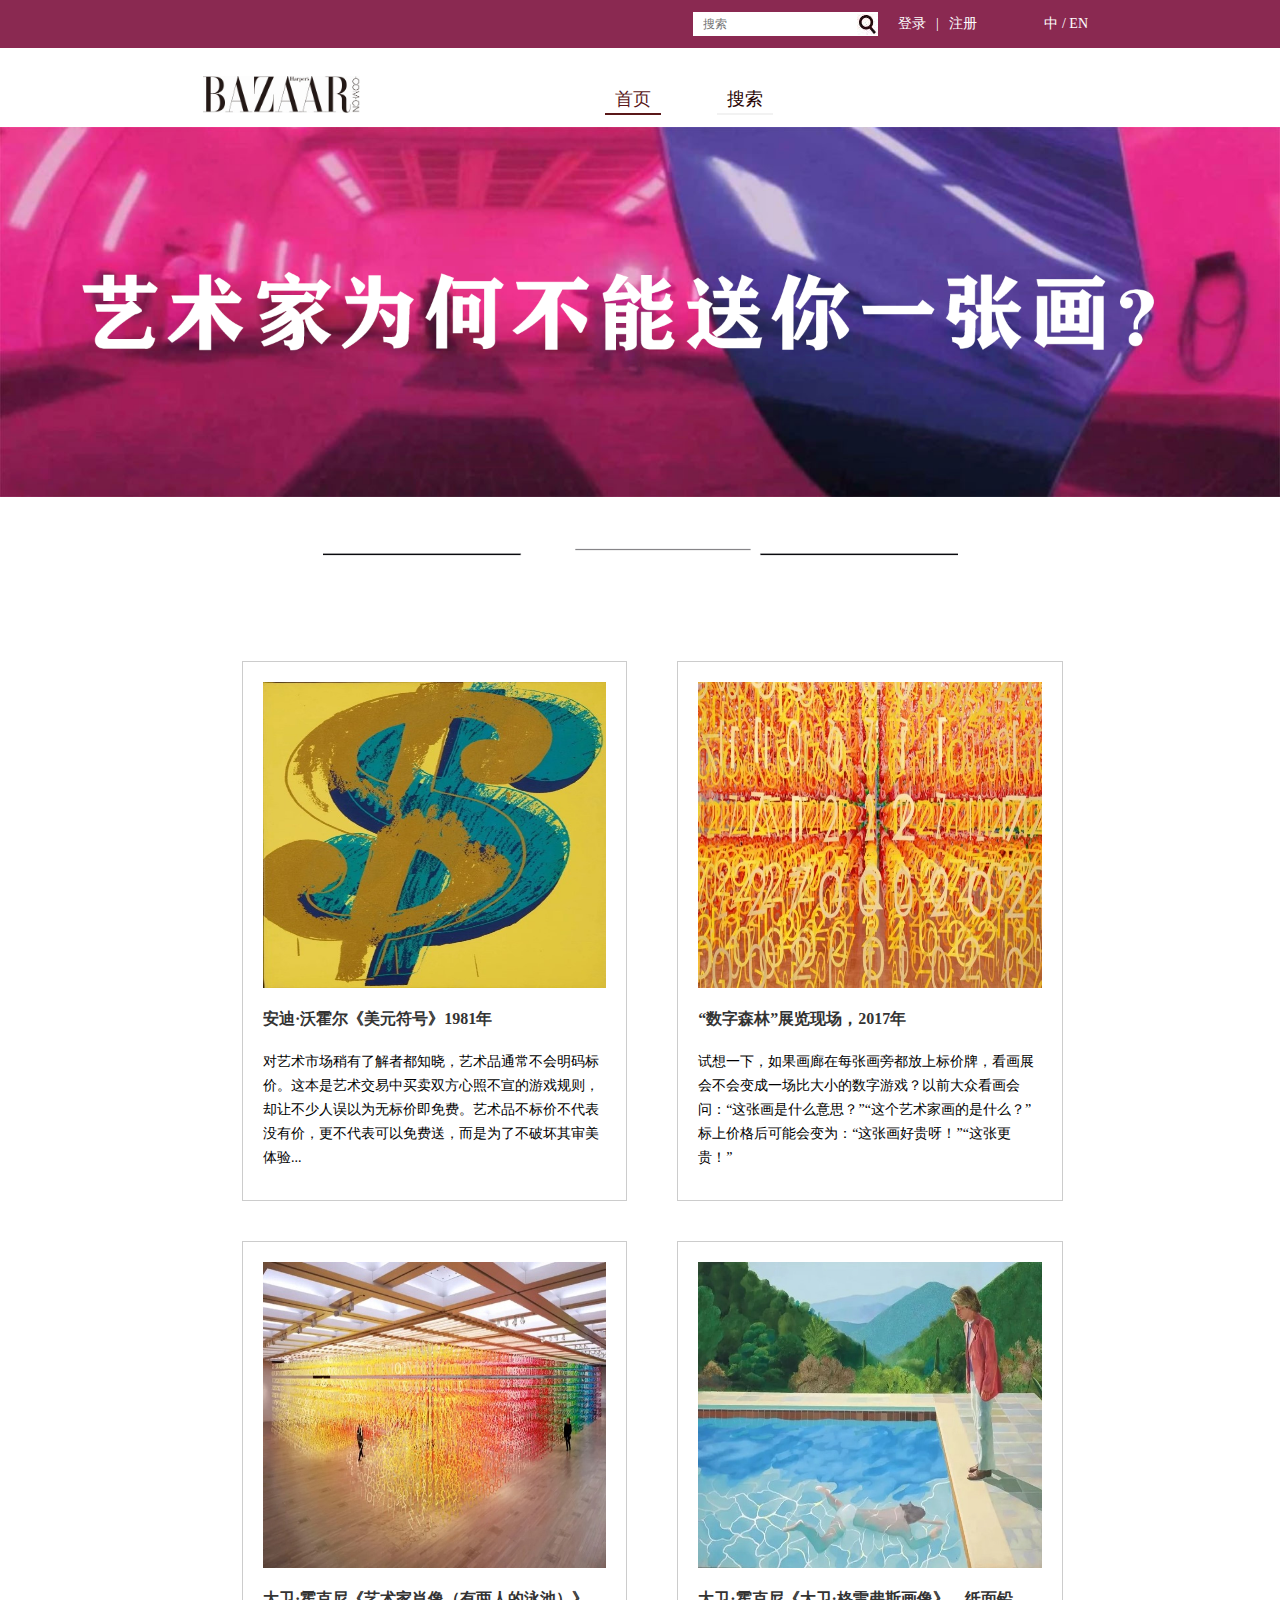
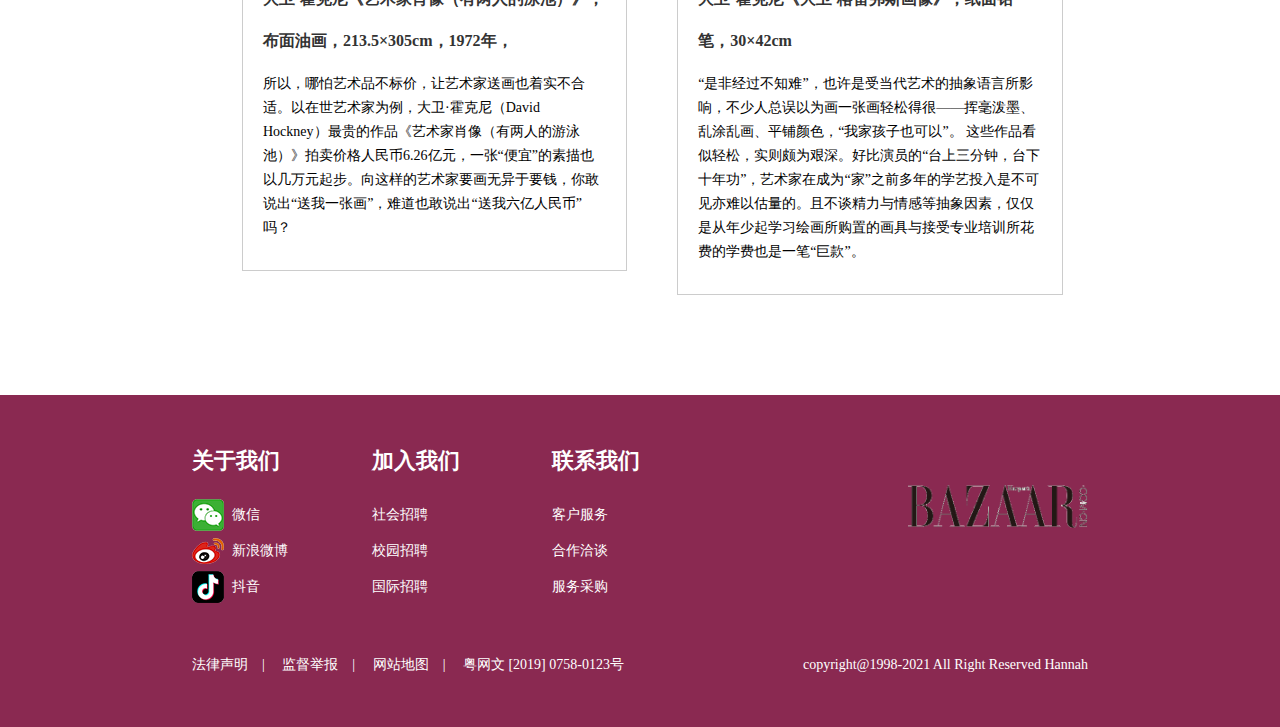
==== page1.html @ 3c737029 "js" ====
<!DOCTYPE html>
   <html>
   <head>
   <meta charset="utf-8">
   <title>艺术家为何不能送你一张画</title>
   <!-- 新 Bootstrap 核心 CSS 文件 -->
<link href="css/bootstrap.min.css" rel="stylesheet">
 
<!-- jQuery文件。务必在bootstrap.min.js 之前引入 -->
<script src="js/jquery.min.js"></script>
 
<!-- 最新的 Bootstrap 核心 JavaScript 文件 -->
<script src="js/bootstrap.min.js"></script>
   <link href="css/style.css" rel="stylesheet">   

</head>

<body>

<div class="top">
    <div class="main">
         <div class="dl">
              <a href="#">登录</a>|<a href="#">注册</a>
              <span>中 / EN</span>
         </div>
         <div class="sy">
             <input type="text" placeholder="搜索"><button><img src="images/button.jpg"></button>
         </div>
    </div>
</div>

<div class="header">
     
</div>

<div class="container">
    <div class="row clearfix">
    <div class="col-md-12 column">
      <div class="main">
         <div class="logo"><img src="images/logo.jpg" width="60%"></div>
         <div class="nav">
               <a href="#" class="hover">首页</a>
                <a href="#" >搜索</a>
         </div>
     </div>
    
    </div>
  </div>
</div>

<div class="banner"><img src="images/datu.png"></div>

<div class="title2"><img src="images/1.gif"></div>

<div class="news">
  
 <ul>
   <li><img src="images/3.jpg" width="100%" height="306">
   <h4>安迪·沃霍尔《美元符号》1981年</h4>
   <p>对艺术市场稍有了解者都知晓，艺术品通常不会明码标价。这本是艺术交易中买卖双方心照不宣的游戏规则，却让不少人误以为无标价即免费。艺术品不标价不代表没有价，更不代表可以免费送，而是为了不破坏其审美体验...</p>
   </li>
  
   <li><img src="images/4.jpg" width="100%" height="306">
   <h4>“数字森林”展览现场，2017年</h4>
   <p>试想一下，如果画廊在每张画旁都放上标价牌，看画展会不会变成一场比大小的数字游戏？以前大众看画会问：“这张画是什么意思？”“这个艺术家画的是什么？”标上价格后可能会变为：“这张画好贵呀！”“这张更贵！”</p>
   </li>
  <li><img src="images/5.jpg" width="100%" height="306">
   <h4>大卫·霍克尼《艺术家肖像（有两人的泳池）》，布面油画，213.5×305cm，1972年，</h4>
   <p>所以，哪怕艺术品不标价，让艺术家送画也着实不合适。以在世艺术家为例，大卫·霍克尼（David Hockney）最贵的作品《艺术家肖像（有两人的游泳池）》拍卖价格人民币6.26亿元，一张“便宜”的素描也以几万元起步。向这样的艺术家要画无异于要钱，你敢说出“送我一张画”，难道也敢说出“送我六亿人民币”吗？</p>
   </li>
  
   <li><img src="images/6.jpg" width="100%" height="306">
   <h4>大卫·霍克尼《大卫·格雷弗斯画像》，纸面铅笔，30×42cm</h4>
   <p>“是非经过不知难”，也许是受当代艺术的抽象语言所影响，不少人总误以为画一张画轻松得很——挥毫泼墨、乱涂乱画、平铺颜色，“我家孩子也可以”。

这些作品看似轻松，实则颇为艰深。好比演员的“台上三分钟，台下十年功”，艺术家在成为“家”之前多年的学艺投入是不可见亦难以估量的。且不谈精力与情感等抽象因素，仅仅是从年少起学习绘画所购置的画具与接受专业培训所花费的学费也是一笔“巨款”。

</p>
   </li>
  
 </ul>

</div>

<div class="foot">
    <div class="main">
         <div class="foot_top">
             <div class="lj">
                 <dl>
                    <dt>关于我们</dt>
                    <a href="https://mp.weixin.qq.com/s/-acxzPvEfTah5GlTWM8-1g"><dd class="bg">微信 </dd></a>
                    <a href="https://weibo.com/bazaarchina"><dd class="bg1">新浪微博</dd></a>
                    <a href="https://v.douyin.com/esuGpkp/"><dd class="bg2">抖音</dd></a>
                 </dl>
                 
                 <dl>
                    <dt>加入我们</dt>
                    <dd>社会招聘</dd>
                    <dd>校园招聘</dd>
                    <dd>国际招聘</dd>
                 </dl>
                 
                 <dl>
                    <dt>联系我们</dt>
                    <dd>客户服务</dd>
                    <dd>合作洽谈</dd>
                    <dd>服务采购</dd>
                 </dl>
                 
                 
             </div>
             <div class="foot_logo"><img src="images/logo.png" width="180"></div>
         </div>
         <div class="foot_bq">
             <a href="#" style="padding-left:0;">法律声明</a>|
             <a href="#">监督举报</a>| 
             <a href="#">网站地图</a>| 
             <a href="#">粤网文 [2019] 0758-0123号</a>
             <p>copyright@1998-2021 All Right Reserved Hannah</p>
         </div>
    </div>
</div>

</body>
</html>
---- css/style.css ----
@charset "utf-8";
/* CSS Document */
*{ margin: 0; padding: 0px; border: 0;  }
body { font-family:"微软雅黑"; color:#000;}
ol, ul { list-style: none; }
img { border:0;}
a{ text-decoration:none;color:#250101; }
a:link, a:visited { text-decoration: none; }
a:active, a:hover { text-decoration: none;}
.fl{ float:left;}
.fr{ float:right;}
h1,h2,h3,h4,h5{ font-weight:normal; display:block;}
.container{
    width:100%;
}
.top{ width:100%; overflow:hidden; height:48px; background:#8a2951;color:#fff; font-size:14px;}
.main{ width:70%; margin:0 auto; margin-bottom: 1%;overflow: hidden;}

.sy{ float:right; height:24px; background:#fff; margin-top:12px; width:185px;}
.sy input{ width:125px; float:left; padding-left:10px; height:24px; border:none; color:#999; font-size:12px;}
.sy button{ width:50px; float:right; border:none; background:none; height:24px; text-align:right; cursor:pointer;}
.dl{ width:200px; float:right; margin-left:10px;}
.dl a{ color:#fff; font-size:14px; line-height:48px; padding:0 10px;}
.dl span{ color:#fff; font-size:14px; line-height:48px; float:right;}

.header{ width:100%; overflow:hidden; background:#fff; padding:14px 0;}
.logo{ float:left; width:30% }

.nav{ float:left;padding-top: 1%;margin-left: 10%; width:60%}
.nav a{ display:inline-block; padding:0 10px; line-height:28px; font-size:18px; margin-left:10%;border-bottom:2px solid #f2f2f2;}
.nav a:hover ,.nav a.hover{ color:#5a1819; border-bottom:2px solid #5a1819;}



.banner{ width:100%; overflow:hidden;}
.banner img{ width:100%;}

.title{ width:100%; overflow:hidden; padding:20px 0;}
.title img{ width:100%;}



 

.foot{ width:100%; overflow:hidden; background:#8a2951; 
	padding:50px 0 0 0; margin-top:80px;color:#fff;}
.foot_bq{ width:100%; overflow:hidden; padding:30px 0;font-size:14px;color:#fff;}
.foot_bq a{ font-size:14px; color:#fff; padding:0 14px;}
.foot_bq p{ float:right;}
.foot_top{ width:100%; overflow:hidden;}
.foot_logo{ float:right; padding-top:40px;}
.lj{ float:left; width: 65% }
.lj dl{ width:23%; float:left; margin-right:46px;}
.lj dt{ font-size:22px; color:#fff; padding-bottom:20px;}
.lj dd{font-size:14px; color:#fff; line-height:36px;}

.bg{ background:url(../images/f.png) left no-repeat; padding-left:40px;}
.bg1{ background:url(../images/f1.png) left no-repeat; padding-left:40px;}
.bg2{ background:url(../images/f2.png) left no-repeat; padding-left:40px;}




.title2{ overflow:hidden; padding:20px 0;  text-align: center;}

.order{ background: url(../images/1.png); width: 70%;  
    margin: 0 auto;padding-top: 5%; padding-bottom: 5% }

.order .sbg{ background-color :rgba(225,225,225,0.8); width:60%;  
padding-top: 5%; margin: 0 auto; padding-bottom:5%}
.order .sbg li{ width: 70% ; margin-left: 20%; margin-bottom: 20px}

.order .ionp{ width:90%; height: 40px; margin-top: 10px}
.order .sbu{ width: 90%; height: 40px; background-color: #250101; color: #fff;  margin-top: 30px }
.order p{ text-align: center;margin-top: 25px }
.order h4{text-align: center; font-weight: bolder;; font-size: 26px; margin-top: 25px}

 
.news{width: 70%;  margin: 0 auto; overflow: hidden;

}
 
.news ul{ margin-top: 20px ;padding-bottom: 60px;}
.news ul li{  margin-left: 50px; float: left; 
	margin-top: 20px; margin-bottom: 20px; width: 43%;border: 1px solid #ccc; padding: 20px}
.news ul li h4{
		font-size: 16px;
		font-weight: bold;
		color: #333; line-height: 42px
	}
	.news ul li p{  font-size: 14px; line-height: 24px}

  
@media screen and (max-width:960px) {
    
    .news ul li{  margin-left: 50px; float: left; 
    margin-top: 20px; margin-bottom: 20px; width: 100%;border: 1px solid #ccc; padding: 20px}
.news ul li h4{
        font-size: 16px;
        font-weight: bold;
        color: #333; line-height: 42px
    }
    .news ul li p{  font-size: 14px; line-height: 24px}
    .lj{ float:left; width:99% }
.lj dl{ width:33%; float:left; margin-right:1px;}
.foot_logo{ float:left; padding-top:40px;}
}
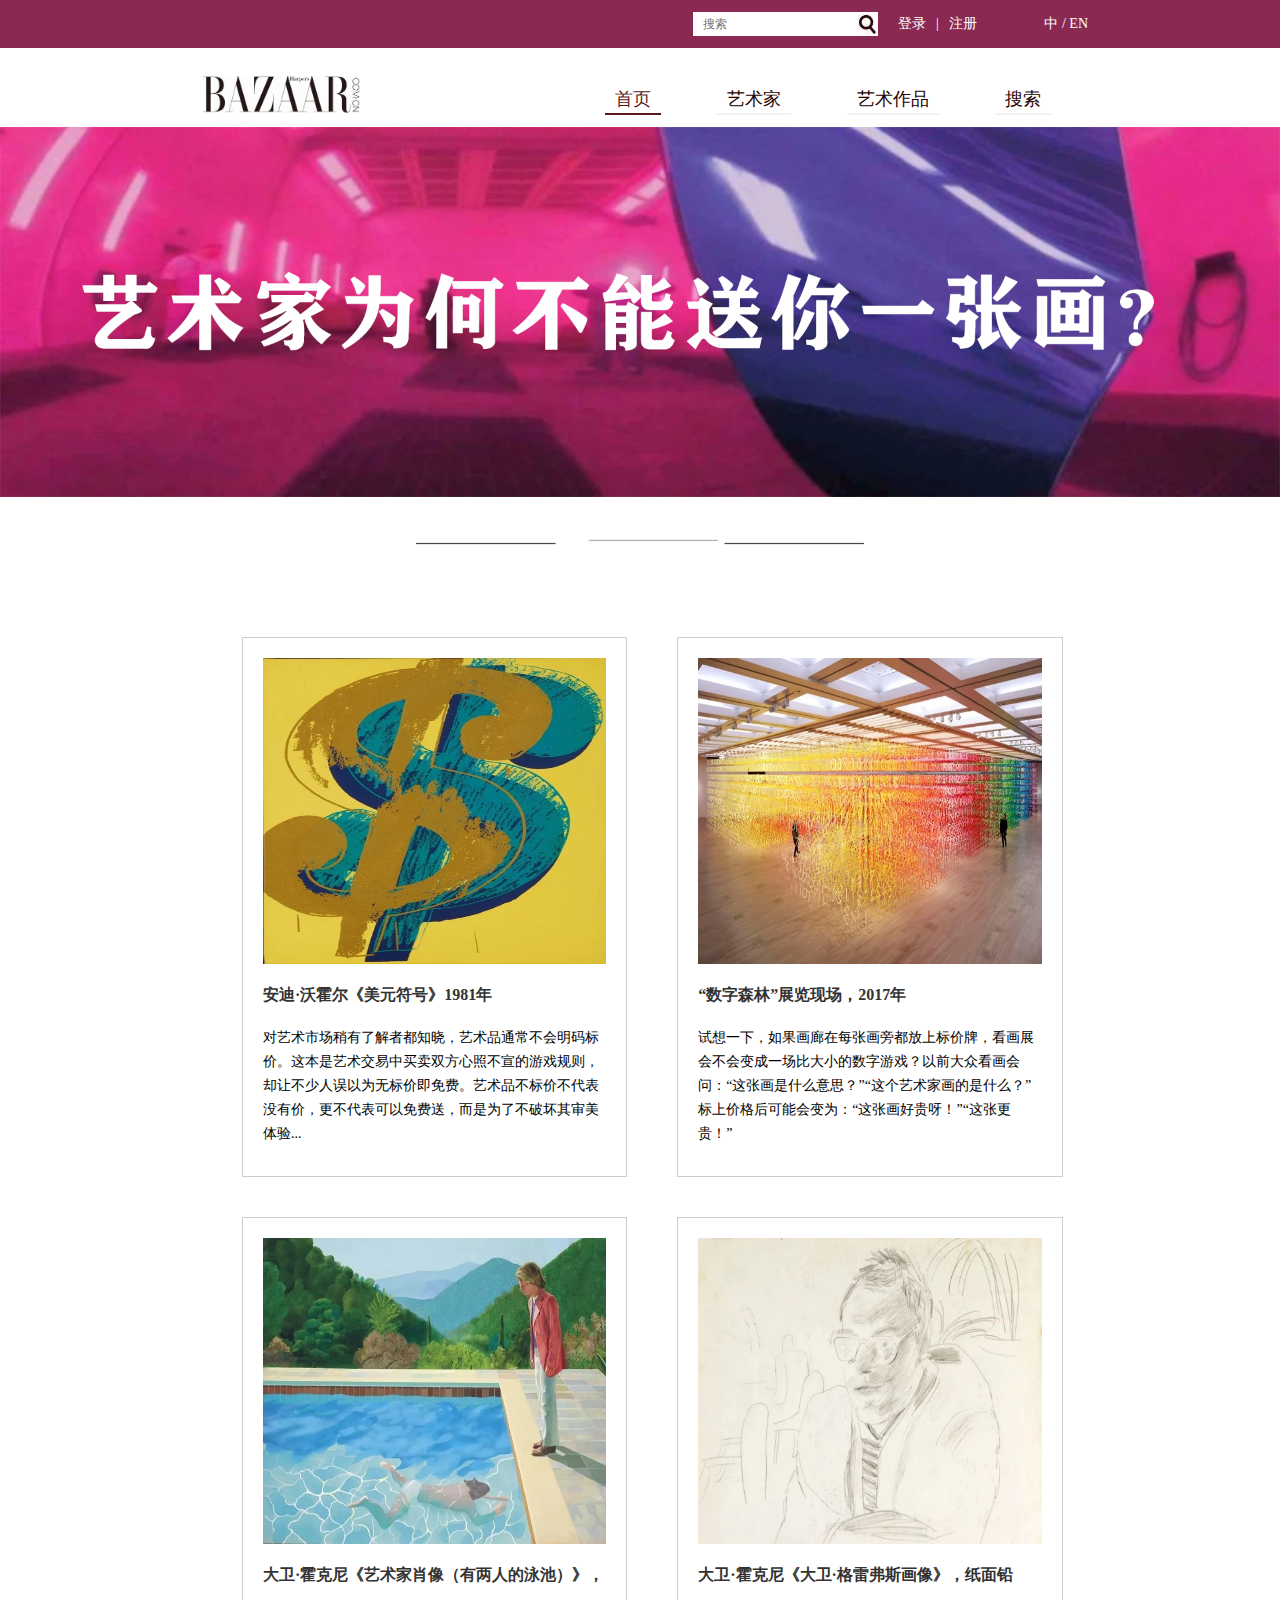
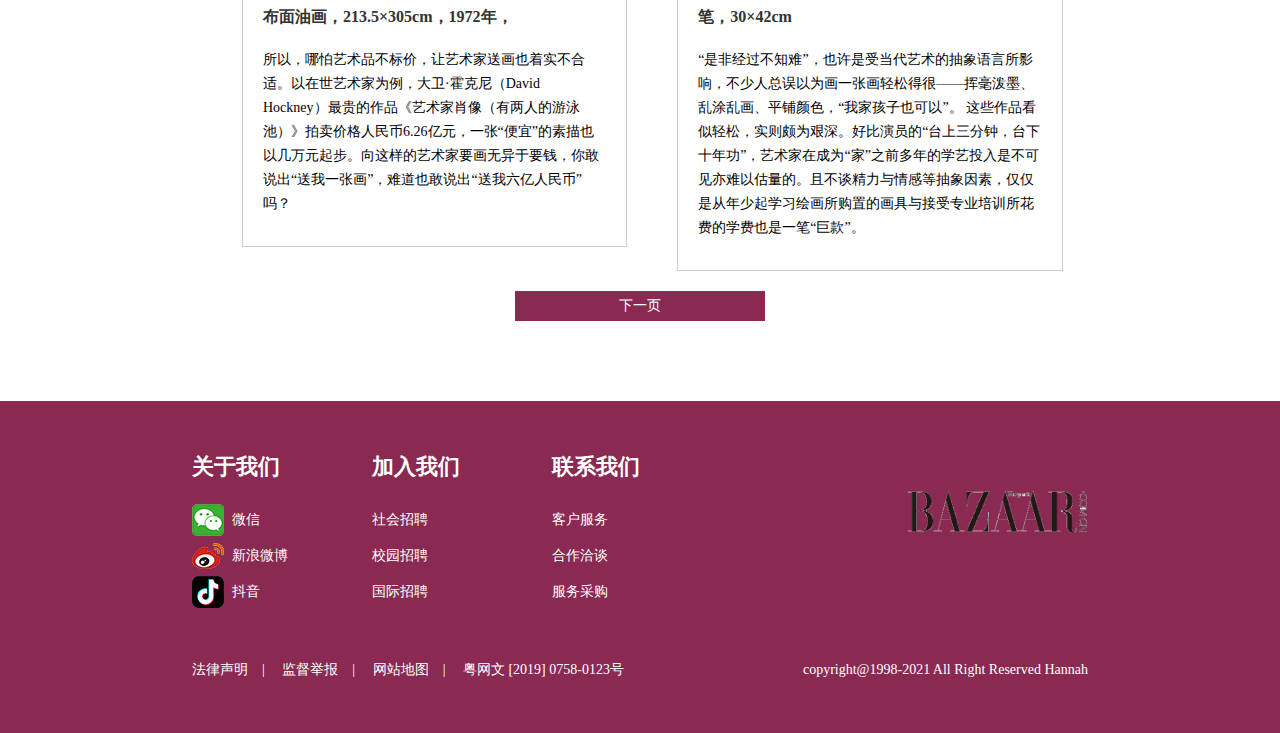
==== commit 2aa89aa0: "change" ====
--- a/page1.html
+++ b/page1.html
@@ -20,7 +20,7 @@
 <div class="top">
     <div class="main">
          <div class="dl">
-              <a href="#">登录</a>|<a href="#">注册</a>
+              <a href="#">登录</a>|<a href="zhuce.html">注册</a>
               <span>中 / EN</span>
          </div>
          <div class="sy">
@@ -39,8 +39,12 @@
       <div class="main">
          <div class="logo"><img src="images/logo.jpg" width="60%"></div>
          <div class="nav">
-               <a href="#" class="hover">首页</a>
+               <a href="index.html" class="hover">首页</a>
+                <a href="#" >艺术家</a>
+                 <a href="page1.html" >艺术作品</a>
                 <a href="#" >搜索</a>
+
+                 
          </div>
      </div>
     
@@ -50,7 +54,7 @@
 
 <div class="banner"><img src="images/datu.png"></div>
 
-<div class="title2"><img src="images/1.gif"></div>
+<div class="title2"><img src="images/1.gif" width="35%"></div>
 
 <div class="news">
   
@@ -81,7 +85,8 @@
  </ul>
 
 </div>
-
+<div style="text-align: center; width: 250px;height: 30px;line-height: 30px;margin: 0 auto;background:#8a2951; ">
+<a href="page2.html" style="color: #fff" > 下一页</a></div>
 <div class="foot">
     <div class="main">
          <div class="foot_top">
--- a/css/style.css
+++ b/css/style.css
@@ -89,8 +89,20 @@
 		color: #333; line-height: 42px
 	}
 	.news ul li p{  font-size: 14px; line-height: 24px}
+.box{
+   width: 70%;  margin: 2% auto;
+   
+   overflow: hidden;
 
-  
+}
+  .box1{
+   width: 19%;  float: left;  
+   margin-left: 1%
+}
+  .box1 img{
+   width: 100%;  float: left;  
+}
+
 @media screen and (max-width:960px) {
     
     .news ul li{  margin-left: 50px; float: left; 
